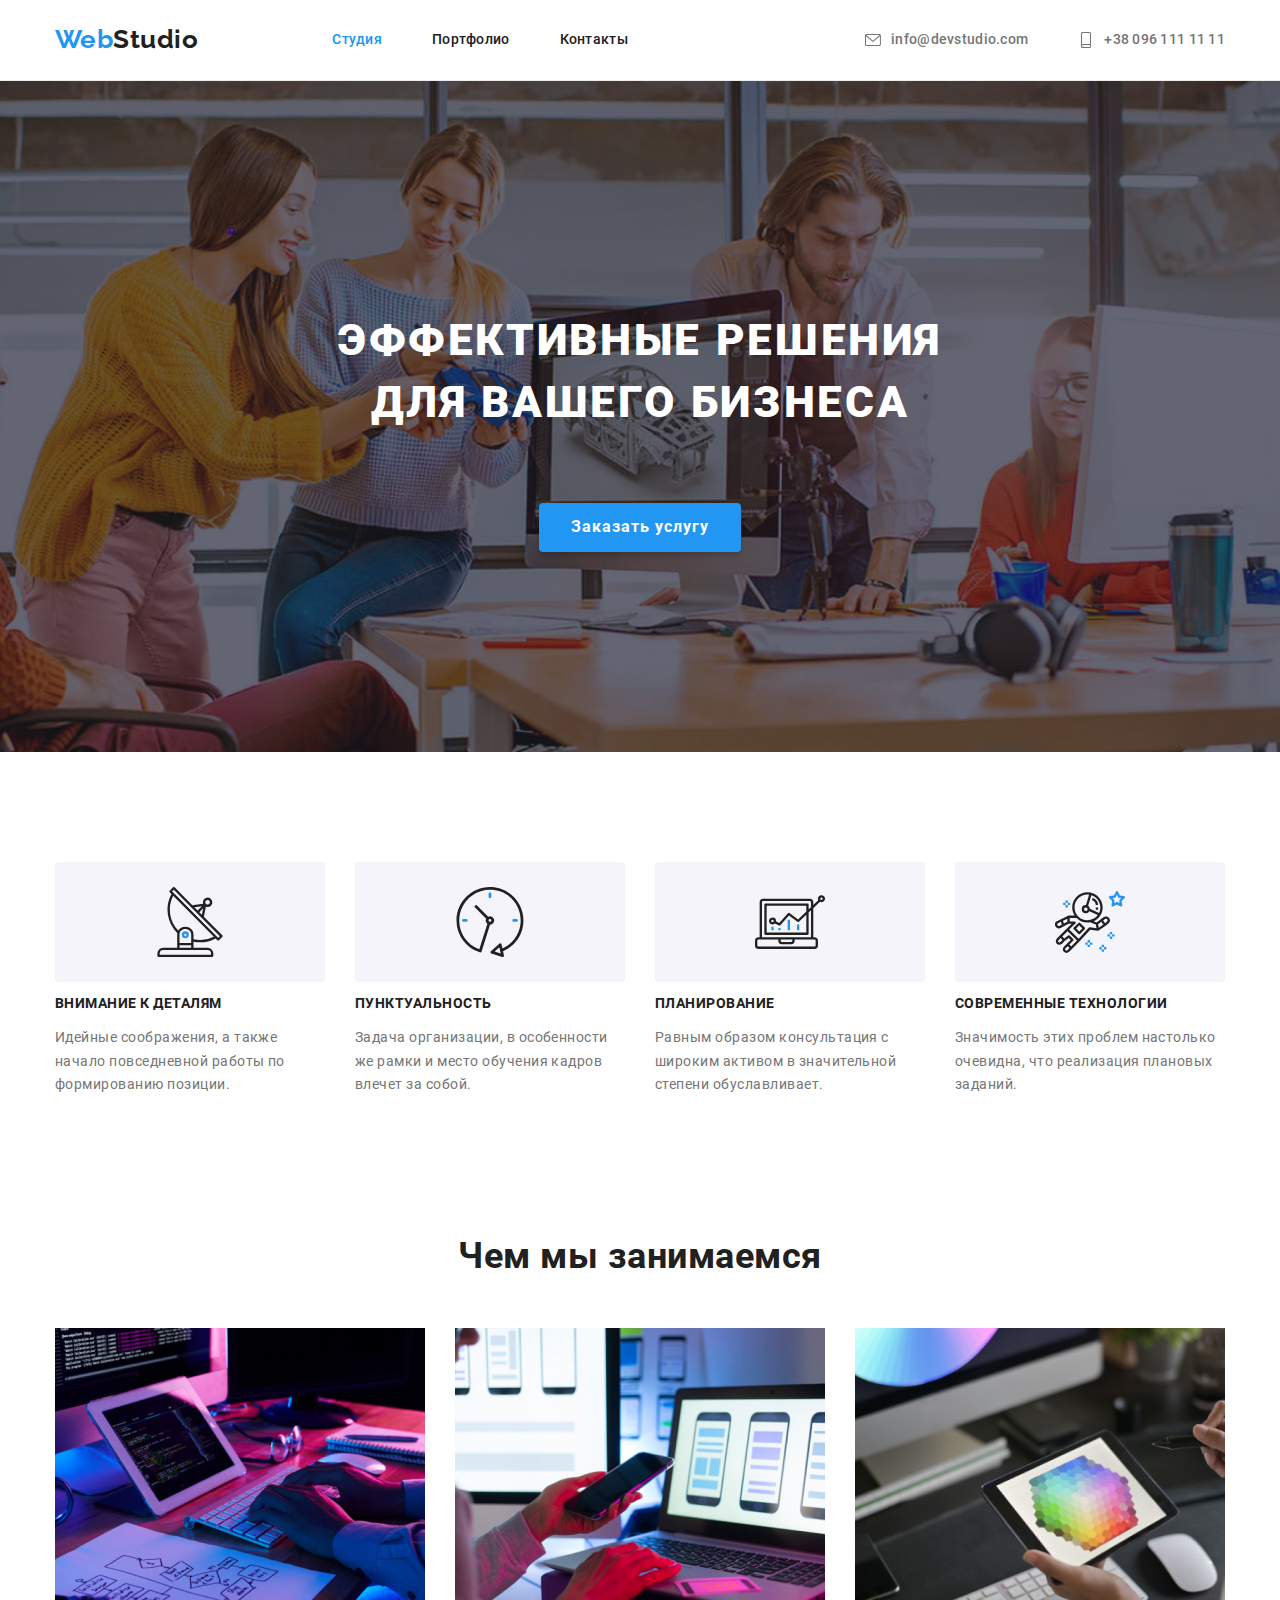
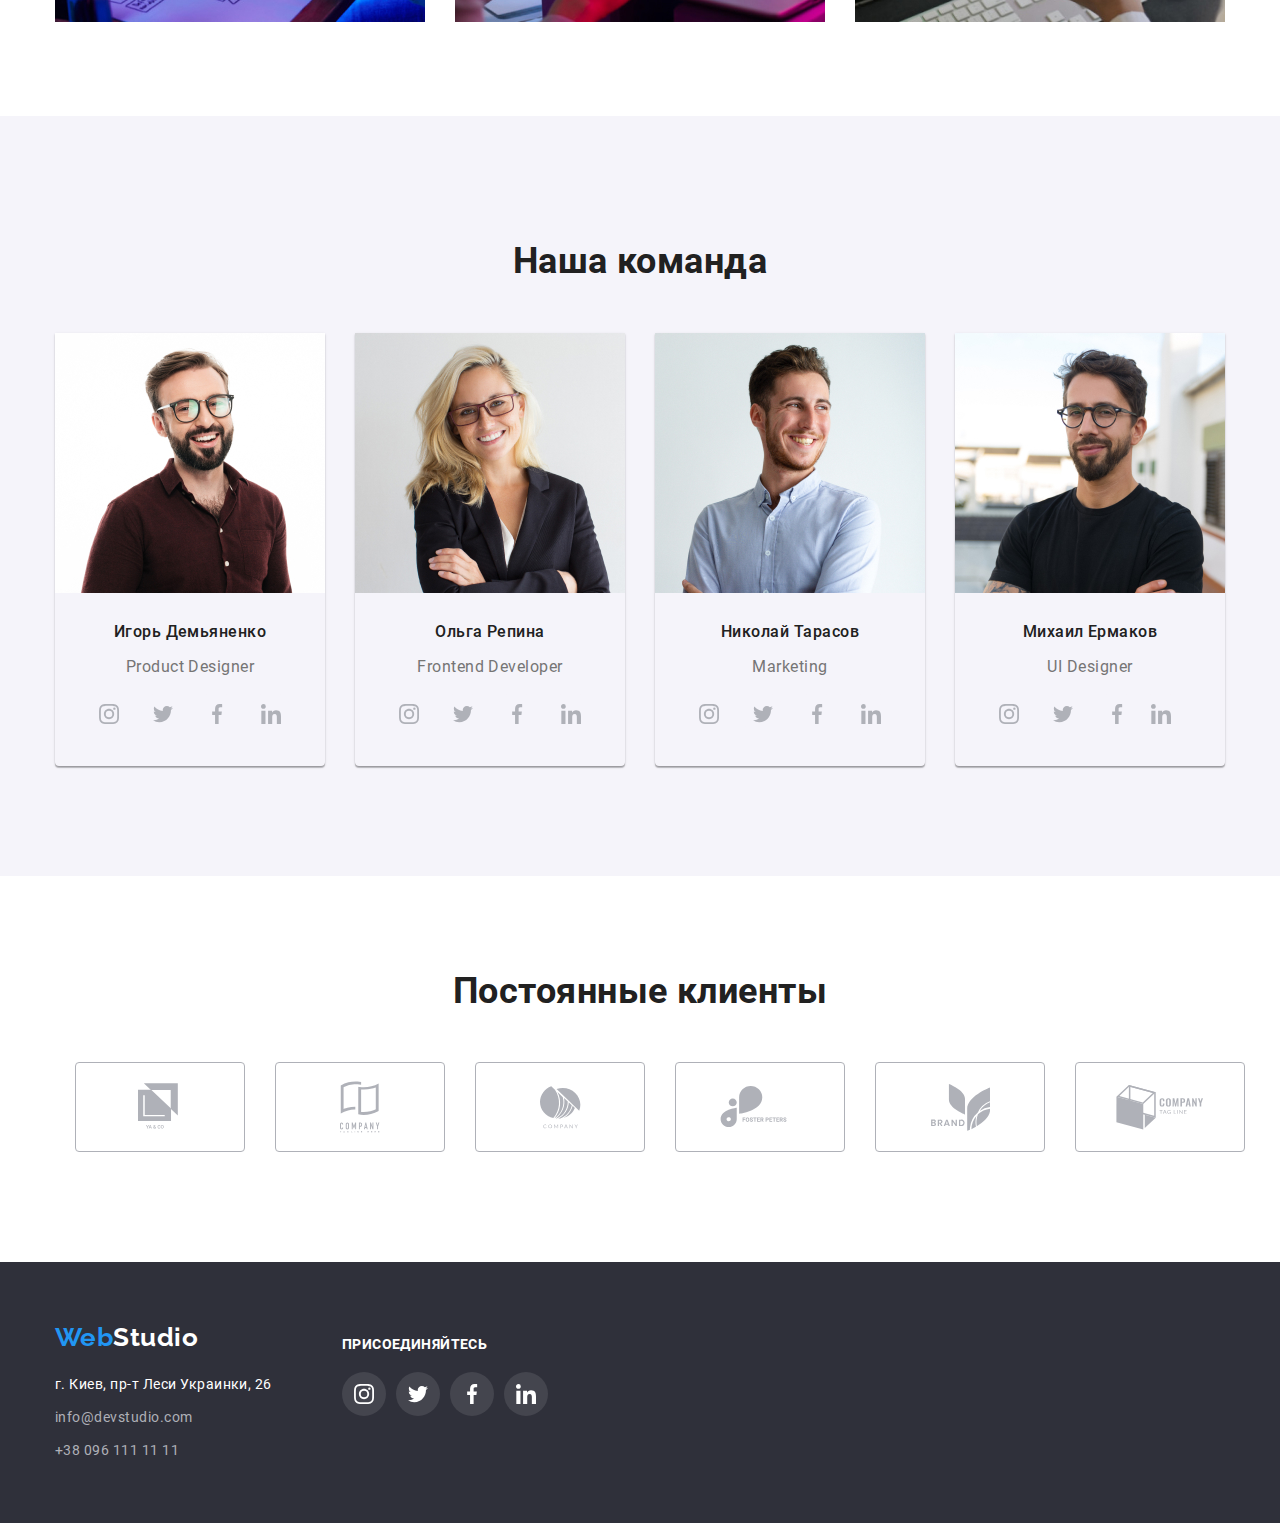
==== index.html @ d973a8c2 "goit-markup-hw-04" ====
﻿<!DOCTYPE html>
<html lang="ru">
<head>
    <meta charset="UTF-8">
    <meta name="viewport" content="width=device-width, initial-scale=1.0">
    <title>WebStudio</title>
    <link href="https://fonts.googleapis.com/css2?family=Raleway:ital,wght@0,400;0,500;0,700;1,400;1,500;1,700&family=Roboto:ital,wght@0,400;0,500;0,700;0,900;1,400;1,500;1,700;1,900&display=swap"
    rel="stylesheet">
    <link rel="stylesheet" href="./css/normalize.css">
    <link rel="stylesheet" href="./css/style.css">
    
</head>
<body>

<!--Навигация-->
<header class="header">
    <div class="container">
    <a class="logo" href="./index.html">Web<span class="logo-text">Studio</span></a>
<nav>
    <ul class="menu">
    <li class="menu-item">
        <a class="link current" href="./index.html">Студия</a>
    </li>
    <li class="menu-item">
        <a class="link" href="./portfolio.html">Портфолио</a>
    </li>
    <li class="menu-item">
        <a class="link" href="#address">Контакты</a>
    </li>
    </ul>
</nav>

<ul class="contacts">
<li class="contacts-item">
    <a class="address-link" href="mailto:info@devstudio.com"
    ><svg class="link-icons" width="16px" height="12px">
        <use href="./img/sprite.svg#envelope"></use>
    </svg>info@devstudio.com</a>
</li>
<li class="contacts-item">
    <a class="address-link" href="tel:+380961111111"
    ><svg class="link-icons" width="10px" height="16px">
        <use href="./img/sprite.svg#smartphone"></use>
    </svg>+38 096 111 11 11</a>
</li>
</ul>
</div>
</header>

<!--Герой-->
<main>
<section class="hero">
    <div class="container align-center">
    <h1 class="title">Эффективные решения для вашего бизнеса</h1>
    <button class="button" type="button">Заказать услугу
    </button>
    </div>
</section>
<section class="features">
    <div class="container">
    <h2 hidden>Особенности</h2>
    <ul class="features-list">
    <li class="items">
        <h3 class="title">Внимание к деталям</h3>
        <p class="paragraph">
        Идейные соображения, а также начало повседневной работы по
        формированию позиции.
        </p>
    </li>
    <li class="items">
        <h3 class="title">Пунктуальность</h3>
        <p class="paragraph">
        Задача организации, в особенности же рамки и место обучения кадров
        влечет за собой.
        </p>
    </li>
    <li class="items">
        <h3 class="title">Планирование</h3>
        <p class="paragraph">
        Равным образом консультация с широким активом в значительной
        степени обуславливает.
        </p>
    </li>
    <li class="items">
        <h3 class="title">Современные технологии</h3>
        <p class="paragraph">
        Значимость этих проблем настолько очевидна, что реализация
        плановых заданий.
        </p>
    </li>
    </ul>
    </div>
</section>
<section class="wedo">
    <div class="container">
    <h2 class="title">Чем мы занимаемся</h2>
    <ul class="list-margin">
    <li class="item-img"><img class="img-block" src="./img/img1.jpg" width="370" height="294" 
        alt="разработка программного обеспечения"/>
    </li>
    <li class="item-img">
        <img class="img-block" src="./img/img2.jpg" width="370" height="294" 
        alt="разработка мобильных приложений"/>
    </li>
    <li class="item-img"><img class="img-block" src="./img/img3.jpg" width="370" height="294"
        alt="разработка дизайна веб страниц"/>
    </li>
    </ul>
    </div>
</section>

<!-- Команда -->
<section class="team margin">
    <div class="container team-padding">
    <h2 class="title">Наша команда</h2>
    <ul class="team-list">
    <li class="list-description"><img class="img-block" src="./img/photos/photo1.jpg"
        width="270" height="260"  alt="Игорь Демьяненко"/>
        <h3 class="name">Игорь Демьяненко</h3>
        <p class="position" lang="en">Product Designer</p>
    <ul class="list social-icons">
        <li class="social-icons-item">
            <a class="social-icons-link" href="https://instagram.com/" target="_blank" rel="noopener noreferer" aria-label="Instagram">
            <svg class="social-icons-svg">
                <use href="./img/sprite.svg#instagram"></use></svg></a>
        </li>
        <li class="social-icons-item">
            <a class="social-icons-link" href="https://twitter.com/" target="_blank" rel="noopener noreferer" aria-label="Twitter">
            <svg class="social-icons-svg">
                <use href="./img/sprite.svg#twitter"></use></svg></a>
        </li>
        <li class="social-icons-item">
            <a class="social-icons-link" href="https://facebook.com/" target="_blank" rel="noopener noreferer" aria-label="Facebook">
            <svg class="social-icons-svg">
                <use href="./img/sprite.svg#facebook"></use></svg></a>
        </li>
        <li class="social-icons-item">
            <a class="social-icons-link" href="https://linkedin.com/" target="_blank" rel="noopener noreferer" aria-label="Linkedin">
            <svg class="social-icons-svg">
                <use href="./img/sprite.svg#linkedin"></use></svg></a>
        </li>
    </ul>
        </li>
    <li class="list-description">
        <img class="img-block" src="./img/photos/photo2.jpg" 
        width="270" height="260"  alt="Ольга Репина"/>
        <h3 class="name">Ольга Репина</h3>
        <p class="position" lang="en">Frontend Developer</p>
    <ul class="list social-icons">
        <li class="social-icons-item">
            <a class="social-icons-link" href="https://instagram.com/" target="_blank" rel="noopener noreferer" aria-label="Instagram">
            <svg class="social-icons-svg">
                <use href="./img/sprite.svg#instagram"></use></svg></a>
        </li>
        <li class="social-icons-item">
            <a class="social-icons-link" href="https://twitter.com/" target="_blank" rel="noopener noreferer" aria-label="Twitter">
            <svg class="social-icons-svg">
                <use href="./img/sprite.svg#twitter"></use></svg></a>
        </li>
        <li class="social-icons-item">
            <a class="social-icons-link" href="https://facebook.com/" target="_blank" rel="noopener noreferer" aria-label="Facebook">
            <svg class="social-icons-svg">
                <use href="./img/sprite.svg#facebook"></use></svg></a>
        </li>
        <li class="social-icons-item">
            <a class="social-icons-link" href="https://linkedin.com/" target="_blank" rel="noopener noreferer" aria-label="Linkedin">
            <svg class="social-icons-svg">
                <use href="./img/sprite.svg#linkedin"></use></svg></a>
        </li>
    </ul>
        </li>
    <li class="list-description">
        <img class="img-block" src="./img/photos/photo3.jpg"
        width="270" height="260"  alt="Николай Тарасов"/>
        <h3 class="name">Николай Тарасов</h3>
        <p class="position" lang="en">Marketing</p>
    <ul class="list social-icons">
        <li class="social-icons-item">
            <a class="social-icons-link" href="https://instagram.com/" target="_blank" rel="noopener noreferer" aria-label="Instagram">
            <svg class="social-icons-svg">
                <use href="./img/sprite.svg#instagram"></use></svg></a>
        </li>
        <li class="social-icons-item">
            <a class="social-icons-link" href="https://twitter.com/" target="_blank" rel="noopener noreferer" aria-label="Twitter">
            <svg class="social-icons-svg">
                <use href="./img/sprite.svg#twitter"></use></svg></a>
        </li>
        <li class="social-icons-item">
            <a class="social-icons-link" href="https://facebook.com/" target="_blank" rel="noopener noreferer" aria-label="Facebook">
            <svg class="social-icons-svg">
                <use href="./img/sprite.svg#facebook"></use></svg></a>
        </li>
        <li class="social-icons-item">
            <a class="social-icons-link" href="https://linkedin.com/" target="_blank" rel="noopener noreferer" aria-label="Linkedin">
            <svg class="social-icons-svg">
                <use href="./img/sprite.svg#linkedin"></use></svg></a>
        </li>
    </ul>
        </li>
    <li class="list-description">
        <img class="img-block" src="./img/photos/photo4.jpg" 
        width="270" height="260"  alt="Михаил Ермаков"/>
        <h3 class="name">Михаил Ермаков</h3>
        <p class="position" lang="en">UI Designer</p>
    <ul class="list social-icons">
        <li class="social-icons-item">
            <a class="social-icons-link" href="https://instagram.com/" target="_blank" rel="noopener noreferer" aria-label="Instagram">
            <svg class="social-icons-svg">
                <use href="./img/sprite.svg#instagram"></use></svg></a>
        </li>
        <li class="social-icons-item">
            <a class="social-icons-link" href="https://twitter.com/" target="_blank" rel="noopener noreferer" aria-label="Twitter">
            <svg class="social-icons-svg">
                <use href="./img/sprite.svg#twitter"></use></svg></a>
        </li>
        <li class="v">
            <a class="social-icons-link" href="https://facebook.com/" target="_blank" rel="noopener noreferer" aria-label="Facebook">
            <svg class="social-icons-svg">
                <use href="./img/sprite.svg#facebook"></use></svg></a>
        </li>
        <li class="social-icons-item">
            <a class="social-icons-link" href="https://linkedin.com/" target="_blank" rel="noopener noreferer" aria-label="Linkedin">
            <svg class="social-icons-svg">
                <use href="./img/sprite.svg#linkedin"></use></svg></a>
        </li>
    </ul>
        </li>
    </ul>
    </div>
</section>
<section class="clients">
<div class="container clients">
    <h2 class="title">Постоянные клиенты</h2>
    <ul class="clients-list">
    <li class="clients-item"><a href="" class="clients-links"><svg class="clients-icon" width="44px" height="49px">
        <use href="./img/sprite.svg#logo1"></use>
    </svg></a></li>
    <li class="clients-item"><a href="" class="clients-links"><svg class="clients-icon" width="40px" height="52px">
        <use href="./img/sprite.svg#logo2"></use>
    </svg></a></li>
    <li class="clients-item"><a href="" class="clients-links"><svg class="clients-icon" width="41px" height="43px">
        <use href="./img/sprite.svg#logo3"></use>
    </svg></a></li>
    <li class="clients-item"><a href="" class="clients-links"><svg class="clients-icon" width="80px" height="42px">
        <use href="./img/sprite.svg#logo4"></use>
    </svg></a></li>
    <li class="clients-item"><a href="" class="clients-links"><svg class="clients-icon" width="59px" height="47px">
        <use href="./img/sprite.svg#logo5"></use>
    </svg></a></li>
    <li class="clients-item"><a href="" class="clients-links"><svg class="clients-icon" width="88px" height="45px">
        <use href="./img/sprite.svg#logo6"></use>
    </svg></a></li>
    </ul>
</div>  
</section>
</main>

<!-- footer -->
<footer class="footer">
<div class="container footer-padding">
    <div>
    <a class="logo" href="./index.html">Web<span class="logo-text">Studio</span></a>
    <address class="address" id="address">
    <a class="map" href="https://goo.gl/maps/mBAU42XWuLWp58m89" target="_blank" rel="noopener noreferer">
        г. Киев, пр-т Леси Украинки, 26</a>
    <a class="link" href="mailto:info@devstudio.com">info@devstudio.com</a>
    <a class="link" href="tel:+380961111111">+38 096 111 11 11</a>
    </address>
</div>
<div>
    <div class="footer-icon">
        <p class="footer-title">присоединяйтесь</p>
        <ul class="footer-list footer-social-icons">
            <li class="footer-social-icons-item">
                <a class="footer-social-icons-link" href="https://instagram.com/" target="_blank" rel="noopener noreferer" aria-label="Instagram">
                <svg class="footer-social-icons-svg">
                <use href="./img/sprite.svg#instagram"></use></svg></a>
            </li>
            <li class="footer-social-icons-item">
                <a class="footer-social-icons-link" href="https://twitter.com/" target="_blank" rel="noopener noreferer" aria-label="Twitter">
                <svg class="footer-social-icons-svg">
                <use href="./img/sprite.svg#twitter"></use></svg></a>
            </li>
            <li class="footer-social-icons-item">
                <a class="footer-social-icons-link" href="https://facebook.com/" target="_blank" rel="noopener noreferer" aria-label="Facebook">
                <svg class="footer-social-icons-svg">
                <use href="./img/sprite.svg#facebook"></use></svg></a>
            </li>
            <li class="footer-social-icons-item">
                <a class="footer-social-icons-link" href="https://linkedin.com/" target="_blank" rel="noopener noreferer" aria-label="Linkedin">
                <svg class="footer-social-icons-svg">
                <use href="./img/sprite.svg#linkedin"></use></svg></a>
            </li>
        </ul>
        </div>
    </div>
</div>
</footer>
</body>
</html>
---- css/style.css ----
/* roboto-regular - latin_cyrillic */
@font-face {
font-family: 'Roboto';
font-style: normal;
font-weight: 400;
src: url('../fonts/Roboto/roboto-v20-latin_cyrillic-regular.eot'); /* IE9 Compat Modes */
src: local('Roboto'), local('Roboto-Regular'),
    url('../fonts/Roboto/roboto-v20-latin_cyrillic-regular.eot?#iefix') format('embedded-opentype'), /* IE6-IE8 */
    url('../fonts/Roboto/roboto-v20-latin_cyrillic-regular.woff2') format('woff2'), /* Super Modern Browsers */
    url('../fonts/Roboto/roboto-v20-latin_cyrillic-regular.woff') format('woff'), /* Modern Browsers */
    url('../fonts/Roboto/roboto-v20-latin_cyrillic-regular.ttf') format('truetype'), /* Safari, Android, iOS */
    url('../fonts/Roboto/roboto-v20-latin_cyrillic-regular.svg#Roboto') format('svg'); /* Legacy iOS */
}

/* roboto-500 - latin_cyrillic */
@font-face {
font-family: 'Roboto';
font-style: normal;
font-weight: 500;
src: url('../fonts/Roboto/roboto-v20-latin_cyrillic-500.eot'); /* IE9 Compat Modes */
src: local('Roboto Medium'), local('Roboto-Medium'),
    url('../fonts/Roboto/roboto-v20-latin_cyrillic-500.eot?#iefix') format('embedded-opentype'), /* IE6-IE8 */
    url('../fonts/Roboto/roboto-v20-latin_cyrillic-500.woff2') format('woff2'), /* Super Modern Browsers */
    url('../fonts/Roboto/roboto-v20-latin_cyrillic-500.woff') format('woff'), /* Modern Browsers */
    url('../fonts/Roboto/roboto-v20-latin_cyrillic-500.ttf') format('truetype'), /* Safari, Android, iOS */
    url('../fonts/Roboto/roboto-v20-latin_cyrillic-500.svg#Roboto') format('svg'); /* Legacy iOS */
}

/* roboto-700 - latin_cyrillic */
@font-face {
font-family: 'Roboto';
font-style: normal;
font-weight: 700;
src: url('../fonts/Roboto/roboto-v20-latin_cyrillic-700.eot'); /* IE9 Compat Modes */
src: local('Roboto Bold'), local('Roboto-Bold'),
    url('../fonts/Roboto/roboto-v20-latin_cyrillic-700.eot?#iefix') format('embedded-opentype'), /* IE6-IE8 */
    url('../fonts/Roboto/roboto-v20-latin_cyrillic-700.woff2') format('woff2'), /* Super Modern Browsers */
    url('../fonts/Roboto/roboto-v20-latin_cyrillic-700.woff') format('woff'), /* Modern Browsers */
    url('../fonts/Roboto/roboto-v20-latin_cyrillic-700.ttf') format('truetype'), /* Safari, Android, iOS */
    url('../fonts/Roboto/roboto-v20-latin_cyrillic-700.svg#Roboto') format('svg'); /* Legacy iOS */
}

/* roboto-900italic - latin_cyrillic */
@font-face {
font-family: 'Roboto';
font-style: italic;
font-weight: 900;
src: url('../fonts/Roboto/roboto-v20-latin_cyrillic-900italic.eot'); /* IE9 Compat Modes */
src: local('Roboto Black Italic'), local('Roboto-BlackItalic'),
    url('../fonts/Roboto/roboto-v20-latin_cyrillic-900italic.eot?#iefix') format('embedded-opentype'), /* IE6-IE8 */
    url('../fonts/Roboto/roboto-v20-latin_cyrillic-900italic.woff2') format('woff2'), /* Super Modern Browsers */
    url('../fonts/Roboto/roboto-v20-latin_cyrillic-900italic.woff') format('woff'), /* Modern Browsers */
    url('../fonts/Roboto/roboto-v20-latin_cyrillic-900italic.ttf') format('truetype'), /* Safari, Android, iOS */
    url('../fonts/Roboto/roboto-v20-latin_cyrillic-900italic.svg#Roboto') format('svg'); /* Legacy iOS */
}

li {
    list-style-type: none; /* Убираем маркеры */
}

*,
*::before,
*::after {
    box-sizing: border-box;
}

:root {
    --main-text-cl: #757575;
    --accent-cl: #2196F3;
    --black: #212121;
    --gray: #ffffff99;
    --white: #ffffff;
    --dark-bg: #2F303A;
    --bg: #F5F4FA;
    --gray: #AFB1B8;
}

body {
    color: var(--black);
    background-color: var(--primary-bg);
    letter-spacing: 0.03em;
}

.container {
    width: 1200px;
    margin-left: auto;
    margin-right: auto;
    padding-left: 15px;
    padding-right: 15px;
}

.container.align-center {
    text-align: center;
}

.header > .container {
    display: flex;
    align-items: center;
}

.header .menu {
    display: flex;
    margin-top: 0;
    margin-bottom: 0;
}

.menu .menu-item:not(:last-child) {
    margin-right: 50px;
}

.header {
    border-bottom: 1px solid #ececec;
}

.header .logo {
    display: block;
    margin-right: 94px;
    color: var(--accent-cl);
    font-family: Raleway;
    font-weight: 700;
    font-size: 26px;
    line-height: 1.2;
    text-decoration: none;
}

.logo > .logo-text {
    color: var(--black);
}

.header .link {
    padding-top: 32px;
    padding-bottom: 32px;
    display: block;
    color: var(--black);
    font-family: Roboto;
    font-weight: 500;
    font-size: 14px;
    line-height: 1.14;
    letter-spacing: 0.02em;
    text-decoration: none;
}

.header .link.current {
    color: var(--accent-cl);
}

.header .link:hover,
.link:focus {
    color: var(--accent-cl);
}

.header .contacts {
    display: flex;
    margin-left: auto;
    margin-top: 0;
    margin-bottom: 0;
}

.contacts .contacts-item:not(:last-child) {
    margin-right: 50px;
}

.contacts .address-link{
    display: flex;
    align-items: center;
}

.header .address-link {
    fill: var(--main-text-cl);
    padding-top: 32px;
    padding-bottom: 32px;
    color: var(--main-text-cl);
    font-family: Roboto;
    font-weight: 500;
    font-size: 14px;
    line-height: 1.14;
    letter-spacing: 0.02em;
    text-decoration: none;
}

.header .address-link:hover,
.address-link:focus {
color: var(--accent-cl);
fill: var(--accent-cl);
}

.link-icons {
    margin-right: 10px;
    width: 16px;
    height: 16px;
}

.hero {
    background-color: var(--dark-bg);
    background-image: linear-gradient(
    rgba(47, 48, 58, 0.4),
    rgba(47, 48, 58, 0.4)),
    url(../img/bg-Img.jpg);
    background-color: #c4c4c4;
    background-size: cover;
    background-repeat: no-repeat;
    background-position: center;
}

.hero > .container {
    padding-top: 200px;
    padding-bottom: 200px;
}

.hero .title {
    max-width: 700px;
    margin-left: auto;
    margin-right: auto;
    color: var(--white);
    font-family: Roboto;
    font-weight: 900;
    font-size: 44px;
    line-height: 1.4;
    text-align: center;
    letter-spacing: 0.06em;
    text-transform: uppercase;
}

.hero .button {
    padding: 10px 32px;
    background-color: var(--accent-cl);
    font-family: Roboto;
    color: var(--white);
    font-weight: 700;
    font-size: 16px;
    line-height: 1.8;
    align-items: center;
    text-align: center;
    letter-spacing: 0.06em;
    margin-top: 40px;
    box-shadow: 0px 4px 4px rgba(0, 0, 0, 0.15);
    border-radius: 4px;
    border: 0;
}

.hero .button:hover,
.hero .button:focus {
    background: #188ce8;
    box-shadow: 0px 4px 4px rgba(0, 0, 0, 0.15);
}

.features-list .items {
    width: calc((100% - 90px) / 4);
}

.features-list .items:not(:last-child) {
    margin-right: 30px;
}

.features-list .items::before {
    display: block;
    content: '';
    height: 120px;
    background-color: var(--bg);
    background-repeat: no-repeat;
    background-position: center;
    border-radius: 4px;
}

.features-list .items:nth-child(1)::before {
    background-image: url(../img/icons/antenna.svg);
}

.features-list .items:nth-child(2)::before {
    background-image: url(../img/icons/clock.svg);
}

.features-list .items:nth-child(3)::before {
    background-image: url(../img/icons/diagram.svg);
}

.features-list .items:nth-child(4)::before {
    background-image: url(../img/icons/astronaut.svg);
}

.features .features-list {
    padding: 94px 0px;
    display: flex;
}

.features-list .items {

    width: calc((100% - 90px) / 4);
}

.features-list .items:not(:last-child) {
    margin-right: 30px;
}

.features .title {
    color: var(--black);
    font-family: Roboto;
    font-weight: 700;
    font-size: 14px;
    line-height: 1.14;
    text-transform: uppercase;
}

.features .paragraph {
    margin-top: 10px;
    color: var(--main-text-cl);
    font-family: Roboto;
    font-weight: 400;
    font-size: 14px;
    line-height: 1.7;
}

.wedo .list-margin {
    margin-top: 50px;
    display: flex;
    padding-left: 0;
}

.list-margin .item-img:not(:last-child) {
    margin-right: 30px;
}

.wedo .title {
    color: var(--black);
    font-family: Roboto;
    font-weight: 700;
    font-size: 36px;
    line-height: 1.2;
    text-align: center;
}

.img-block {
    display: block;
    justify-content: center;
}

.container.team-padding {
    padding-top: 94px;
    padding-bottom: 94px;
}

.team.margin {
    margin-top: 94px;
}

.team {
    background: var(--bg);
}

.team .team-list {
    margin-top: 50px;
    display: flex;
    justify-content: center;
    padding-left: 0;
}

.team-list > .list-description {
    padding-bottom: 30px;
    background: var(--primary-bg);
    box-shadow: 0px 1px 3px #0000001f, 0px 1px 1px #00000024,
    0px 2px 1px #00000033;
    border-radius: 0px 0px 4px 4px;
}

.team-list .list-description:not(:last-child) {
    margin-right: 30px;
}

.team .title {
    color: var(--black);
    font-family: Roboto;
    font-weight: 700;
    font-size: 36px;
    line-height: 1.2;
    text-align: center;
}

.team .name {
    margin-top: 30px;
    color: var(--black);
    font-family: Roboto;
    font-weight: 500;
    font-size: 16px;
    line-height: 1.2x;
    text-align: center;
}

.team .position {
    margin-top: 10px;
    color: var(--main-text-cl);
    font-family: Roboto;
    font-weight: 400;
    font-size: 16px;
    line-height: 1.2x;
    text-align: center;
}

.clients.container {
    padding-bottom: 94px;
}

.clients .title {
    margin-top: 94px;
    margin-bottom: 0;
    color: var(--black);
    font-family: Roboto;
    font-weight: 700;
    font-size: 36px;
    line-height: 1.167;
    text-align: center;
}

.clients .clients-list {
    display: flex;
    justify-content: center;
    margin-top: 50px;
}

.clients .clients-item:not(:last-child) {
    margin-right: 30px;
}

.clients .clients-links {
    display: flex;
    width: 170px;
    height: 90px;
    justify-content: center;
    align-items: center;
    fill: var(--gray);
    border: 1px solid var(--gray);
    border-radius: 4px;
}

.clients .clients-links:hover,
.clients .clients-links:focus {
    border: 1px solid var(--accent-cl);
    fill: var(--accent-cl);
}

.container.footer-padding {
    padding-top: 60px;
    padding-bottom: 60px;
    display: flex;
}

.footer {
    background-color: var(--dark-bg);
}

.footer .logo {
    display: inline-block;
    font-family: Raleway;
    font-weight: 700;
    font-size: 26px;
    line-height: 1.2;
    color: var(--accent-cl);
    text-decoration: none;
}

.footer .logo-text {
    color: var(--white);
}

.footer .address {
    font-family: Roboto;
    font-style: normal;
    font-weight: normal;
    margin-top: 20px;
}

.footer .map {
    color: var(--white);
    font-family: Roboto;
    font-weight: 400;
    font-size: 14px;
    line-height: 1.7;
    text-decoration: none;
}

.footer-icon p {
    display: flex;
    margin-bottom: 20px;
    font-family: Roboto;
    font-style: normal;
    font-weight: bold;
    font-size: 14px;
    letter-spacing: 0.03em;
    text-transform: uppercase;
    color: var(--white);
}

.footer-icon {
    margin-left: 70px;
}

.footer .link {
    width: 20%;
    display: block;
    margin-top: 9px;
    color: var(--gray);
    font-family: Roboto;
    font-weight: 400;
    font-size: 14px;
    line-height: 1.7;
    text-decoration: none;
    white-space: nowrap;
}

.footer-social-icons {
    display: flex;
    padding: 0 0;
}

.footer-social-icons-link {
    display: flex;
    justify-content: center;
    align-items: center;
    width: 44px;
    height: 44px;
    background-color: rgba(255, 255, 255, 0.1);
    border-radius: 50%;
}

.footer-social-icons-svg {
    width: 20px;
    height: 20px;
    fill: var(--white);
}

.footer-social-icons-item:not(:last-child) {
    margin-right: 10px;
}

.footer-social-icons-link:hover .social-icons-svg,
.footer-social-icons-link:focus .social-icons-svg {
    fill: var(--white);
}

.footer-social-icons-link:hover,
.footer-social-icons-link:focus {
    background-color: var(--accent-cl);
}

/* --Портфолио-- */
.portfolio .filter {
    display: flex;
    justify-content: center;
}

.portfolio .filter-items:not(:last-child) {
    margin-right: 8px;
}

.container.portfolio-padding {
    padding-top: 94px;
    padding-bottom: 94px;
}

.filter .link-filter {
    padding: 6px 22px;
    font-family: Roboto;
    font-weight: 500;
    font-size: 16px;
    line-height: 1.6;
    text-align: center;
    color: var(--black);
    background: #f5f4fa;
    border-radius: 4px;
    border: 0;
}

.filter .link-filter:hover,
.link-filter:focus {
    background: var(--accent-cl);
    color: #ffffff;
    box-shadow: 0px 3px 1px rgba(0, 0, 0, 0.1), 0px 1px 2px rgba(0, 0, 0, 0.08),
    0px 2px 2px rgba(0, 0, 0, 0.12);
}

.portfolio .content {
    margin-top: 50px;
    display: flex;
    flex-wrap: wrap;
    padding-left: 0px;
}

.portfolio .content-items {
    width: calc((100% - 60px) / 3);
    border: 1px solid #eeeeee;
}

.portfolio .content-items:not(:nth-child(-n + 3)) {
    margin-top: 30px;
}

.content{
    justify-content: space-between;
}

.content .link {
    display: block;
    background: var(--primary-bg);
    text-decoration: none;
    padding-bottom: 20px;
}

.content .title {
    margin-top: 20px;
    padding-left: 24px;
    color: var(--black);
    font-family: Roboto;
    font-weight: 700;
    font-size: 18px;
    line-height: 2;
    letter-spacing: 0.06em;
}

.content .type {
    margin-top: 4px;
    padding-left: 24px;
    color: var(--main-text-cl);
    font-family: Roboto;
    font-weight: 400;
    font-size: 16px;
    line-height: 1.8;
}

.social-icons {
    display: flex;
    padding: 0 0;
    margin-left: 32px;
}

.social-icons-link {
    display: flex;
    justify-content: center;
    align-items: center;
    width: 44px;
    height: 44px;
    background-color: var(--bg);
    border-radius: 50%;
}

.social-icons-svg {
    width: 20px;
    height: 20px;
    fill: var(--gray);
}

.social-icons-item:not(:last-child) {
    margin-right: 10px;
}

.social-icons-link:hover .social-icons-svg,
.social-icons-link:focus .social-icons-svg {
    fill: var(--white);
}

.social-icons-link:hover,
.social-icons-link:focus {
    background-color: var(--accent-cl);
}
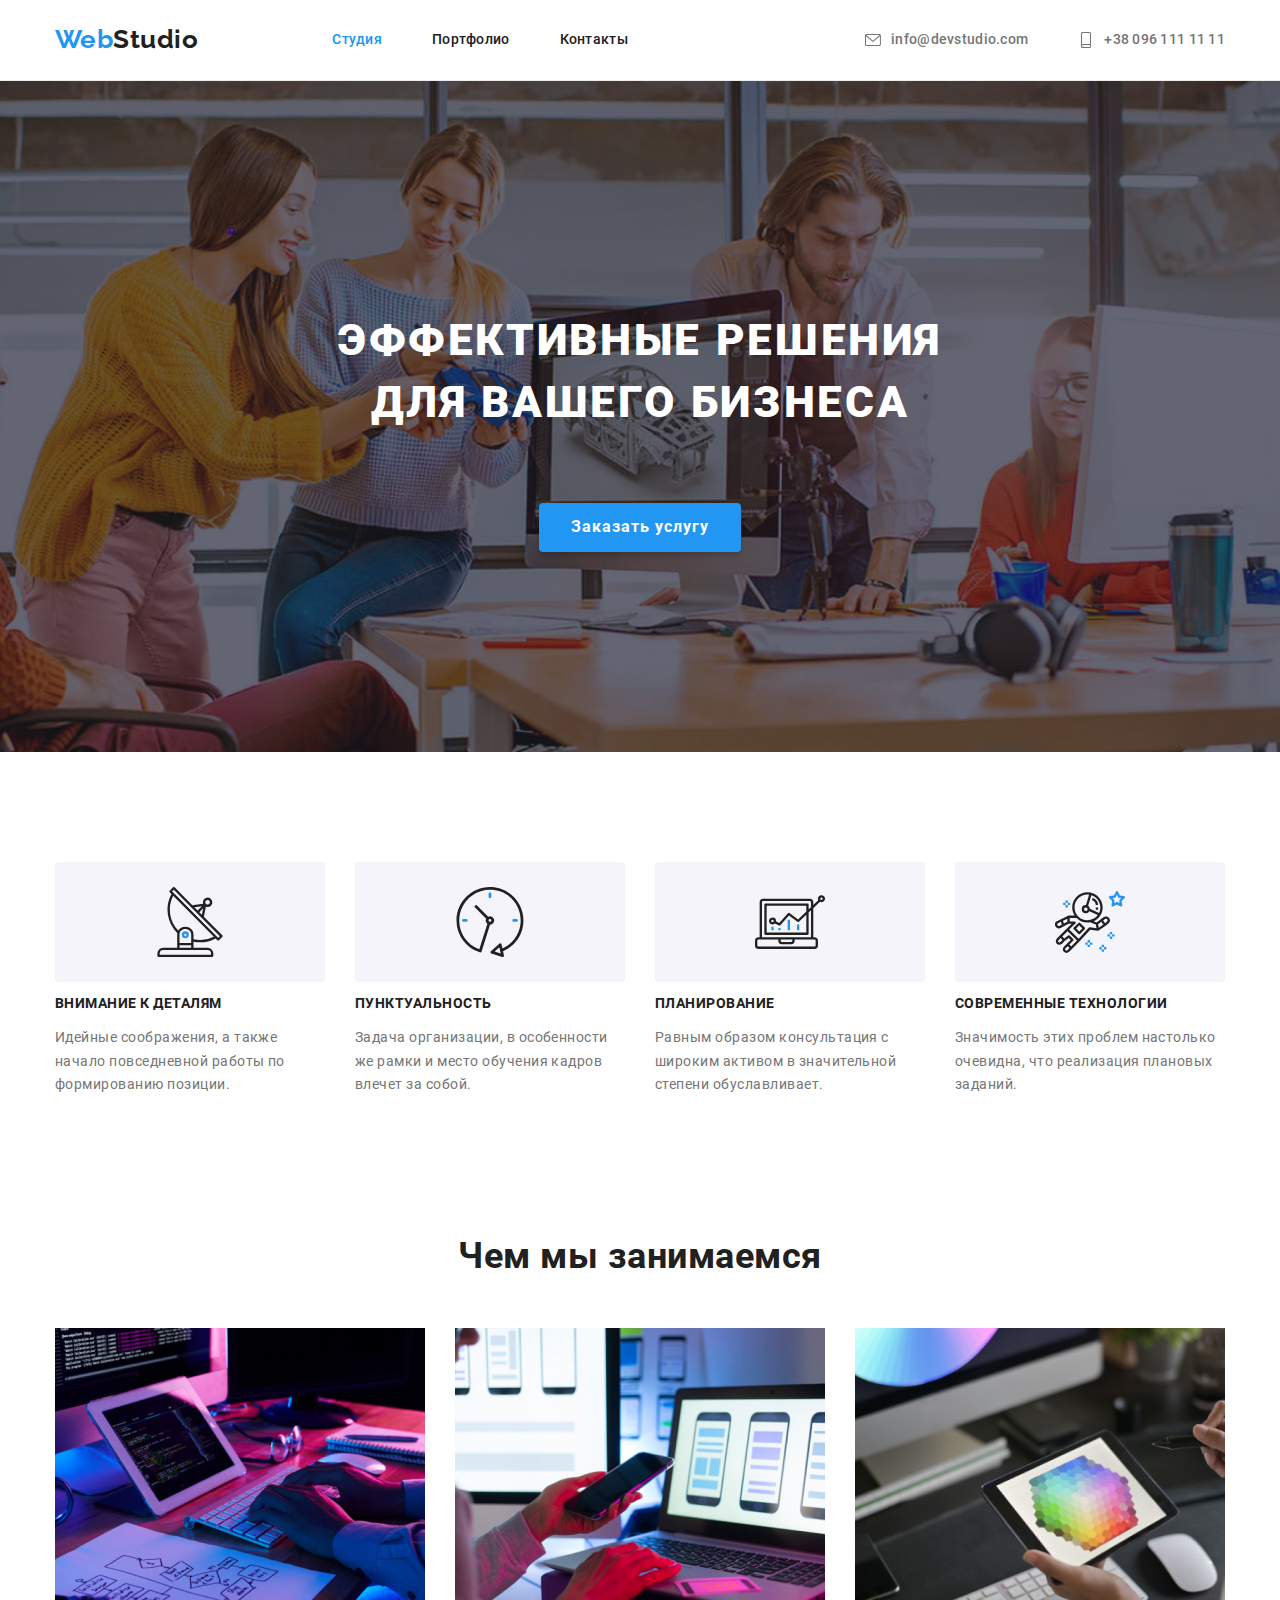
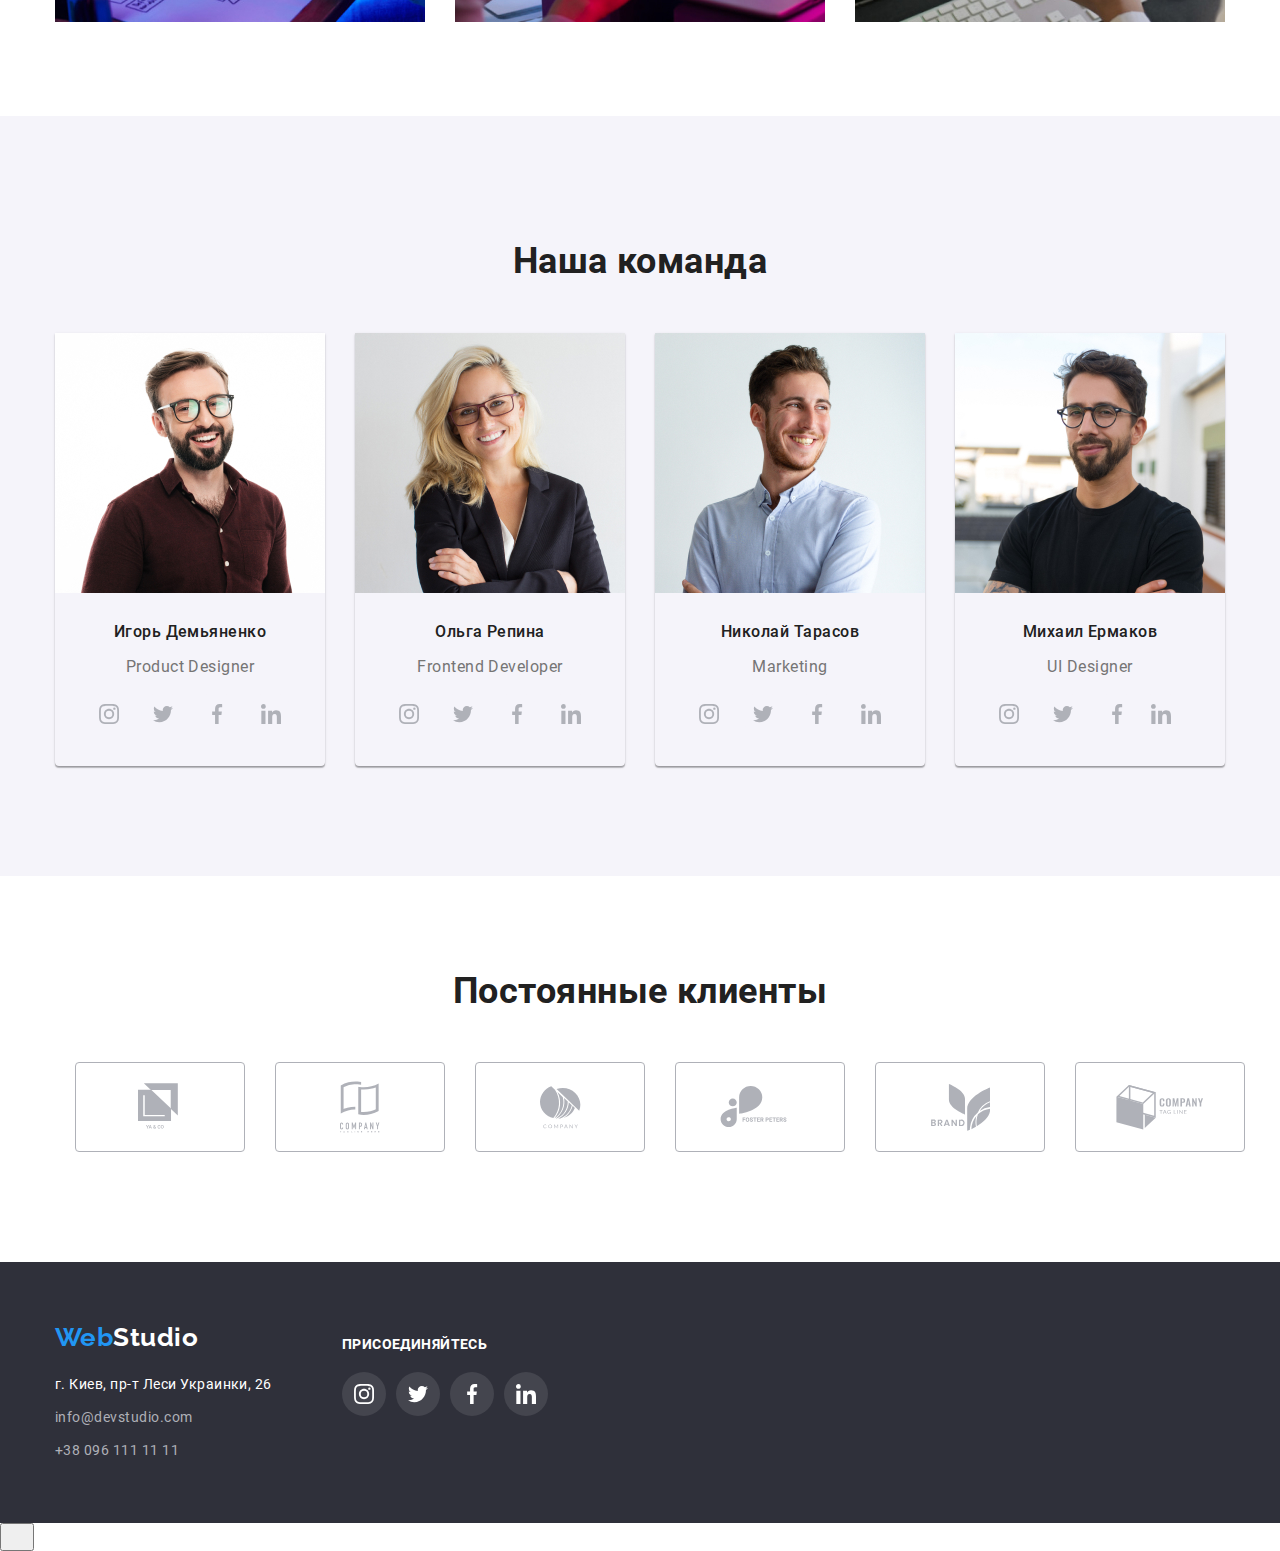
==== commit 196ada29: "добавляет JS" ====
--- a/index.html
+++ b/index.html
@@ -52,7 +52,7 @@
 <section class="hero">
     <div class="container align-center">
     <h1 class="title">Эффективные решения для вашего бизнеса</h1>
-    <button class="button" type="button">Заказать услугу
+    <button class="button" type="button" data-modal-open>Заказать услугу
     </button>
     </div>
 </section>
@@ -296,5 +296,13 @@
     </div>
 </div>
 </footer>
-</body>
-</html>+    <div class="backdrop is-hidden" data-modal>
+        <div class="modal">
+        <button class="modal-button" type="button" data-modal-close><svg width="18px" height="18px">
+            <use href="./images/sprite.svg#icon-close"></use>
+        </svg></button>
+        </div>
+    </div>
+    <script src="./js/modal.js"></script>
+    </body>
+    </html>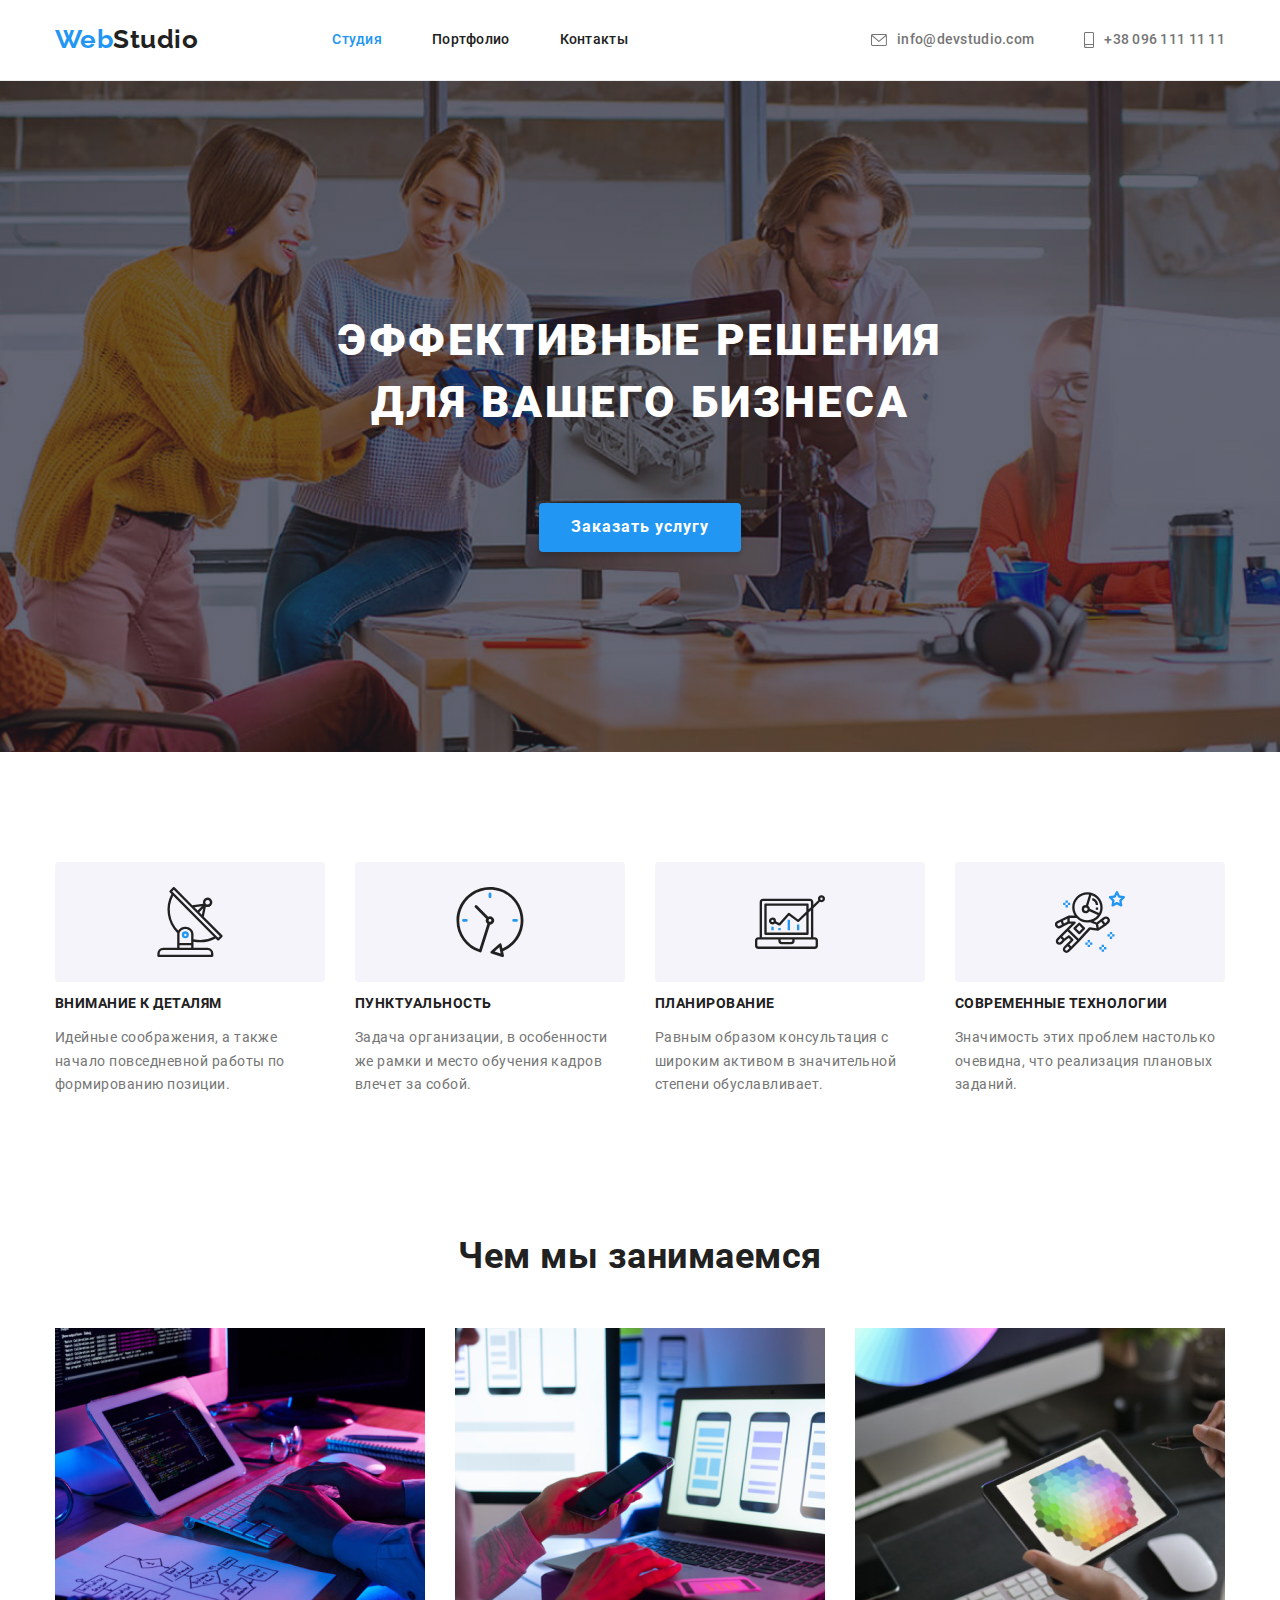
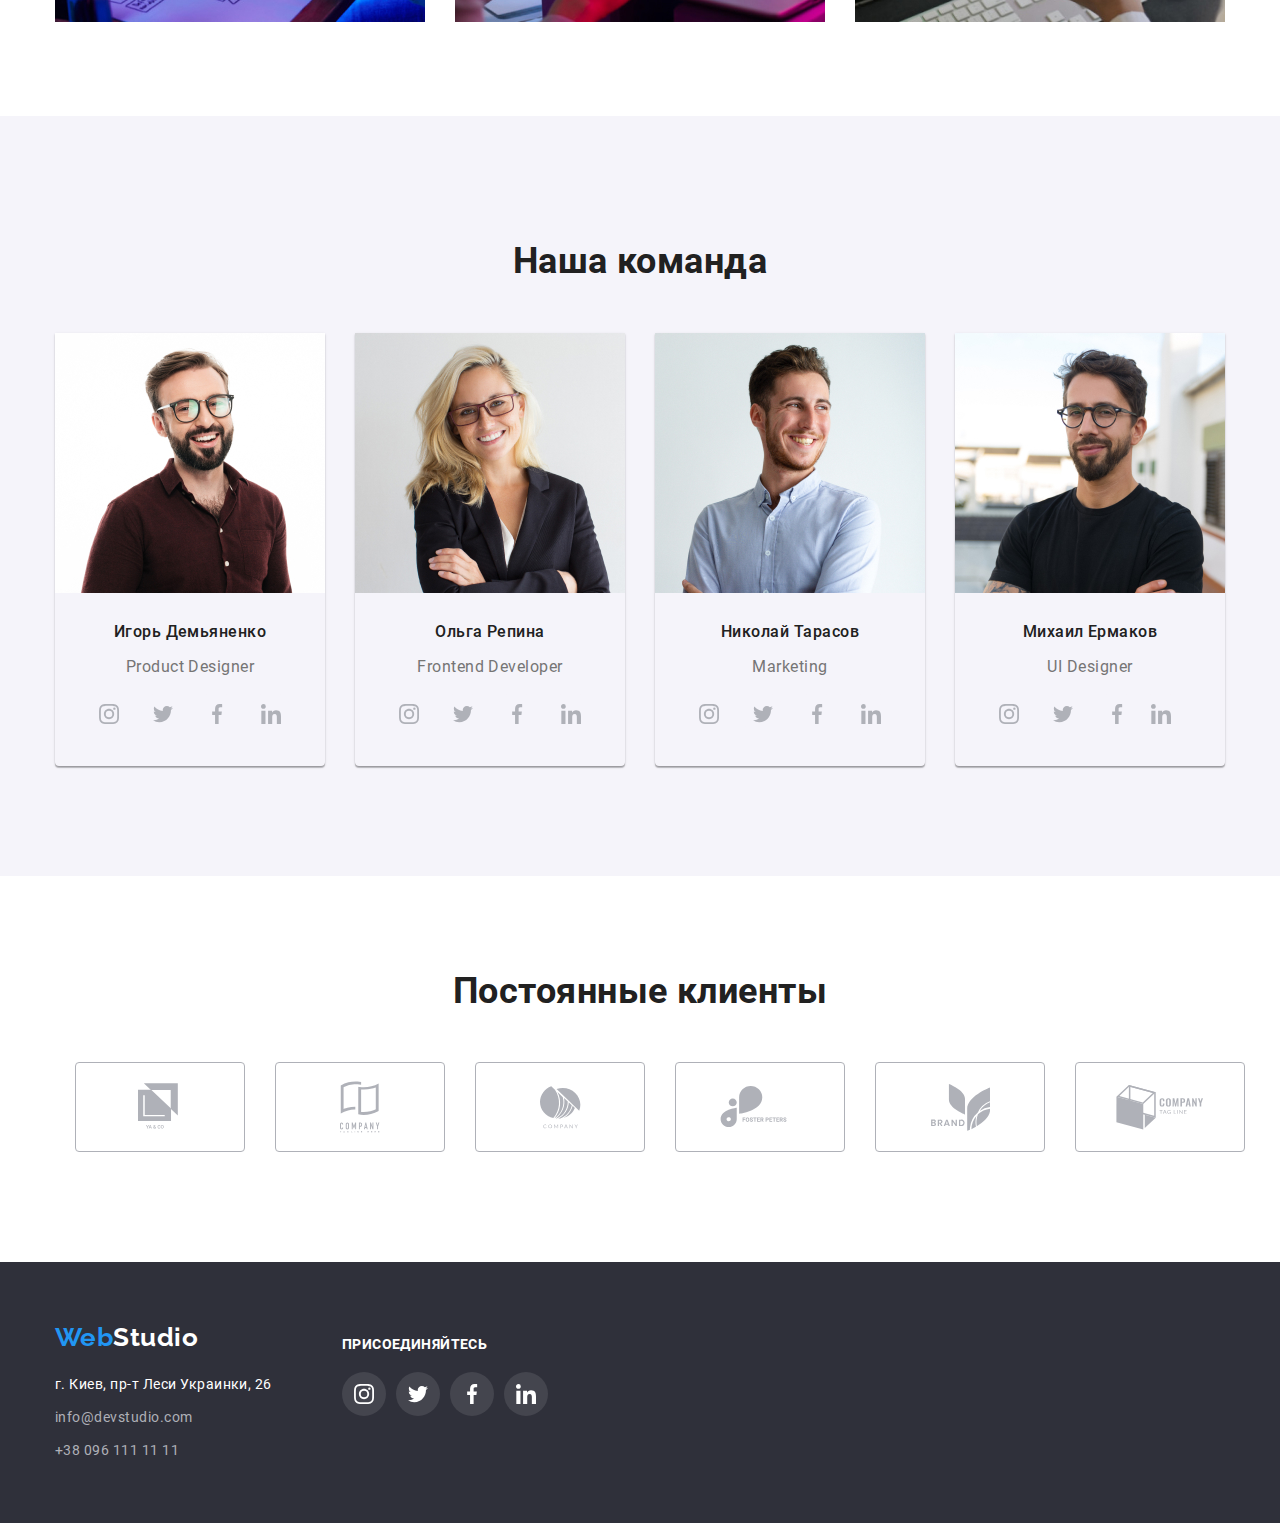
==== commit 1c579034: "Исправляет ошибки" ====
--- a/index.html
+++ b/index.html
@@ -52,7 +52,7 @@
 <section class="hero">
     <div class="container align-center">
     <h1 class="title">Эффективные решения для вашего бизнеса</h1>
-    <button class="button" type="button" data-modal-open>Заказать услугу
+    <button class="button" type="button">Заказать услугу
     </button>
     </div>
 </section>
@@ -296,13 +296,5 @@
     </div>
 </div>
 </footer>
-    <div class="backdrop is-hidden" data-modal>
-        <div class="modal">
-        <button class="modal-button" type="button" data-modal-close><svg width="18px" height="18px">
-            <use href="./images/sprite.svg#icon-close"></use>
-        </svg></button>
-        </div>
-    </div>
-    <script src="./js/modal.js"></script>
-    </body>
-    </html>+</body>
+</html>--- a/css/style.css
+++ b/css/style.css
@@ -186,8 +186,6 @@
 
 .link-icons {
     margin-right: 10px;
-    width: 16px;
-    height: 16px;
 }
 
 .hero {
@@ -604,8 +602,15 @@
     padding-bottom: 20px;
 }
 
+.content .link:hover,
+.content .link:focus {
+    box-shadow: 0px 1px 1px rgba(0, 0, 0, 0.12), 0px 4px 4px rgba(0, 0, 0, 0.06),
+    1px 4px 6px rgba(0, 0, 0, 0.16);
+}
+
 .content .title {
     margin-top: 20px;
+    margin-bottom: 0;
     padding-left: 24px;
     color: var(--black);
     font-family: Roboto;
@@ -617,6 +622,7 @@
 
 .content .type {
     margin-top: 4px;
+    margin-bottom: 0;
     padding-left: 24px;
     color: var(--main-text-cl);
     font-family: Roboto;
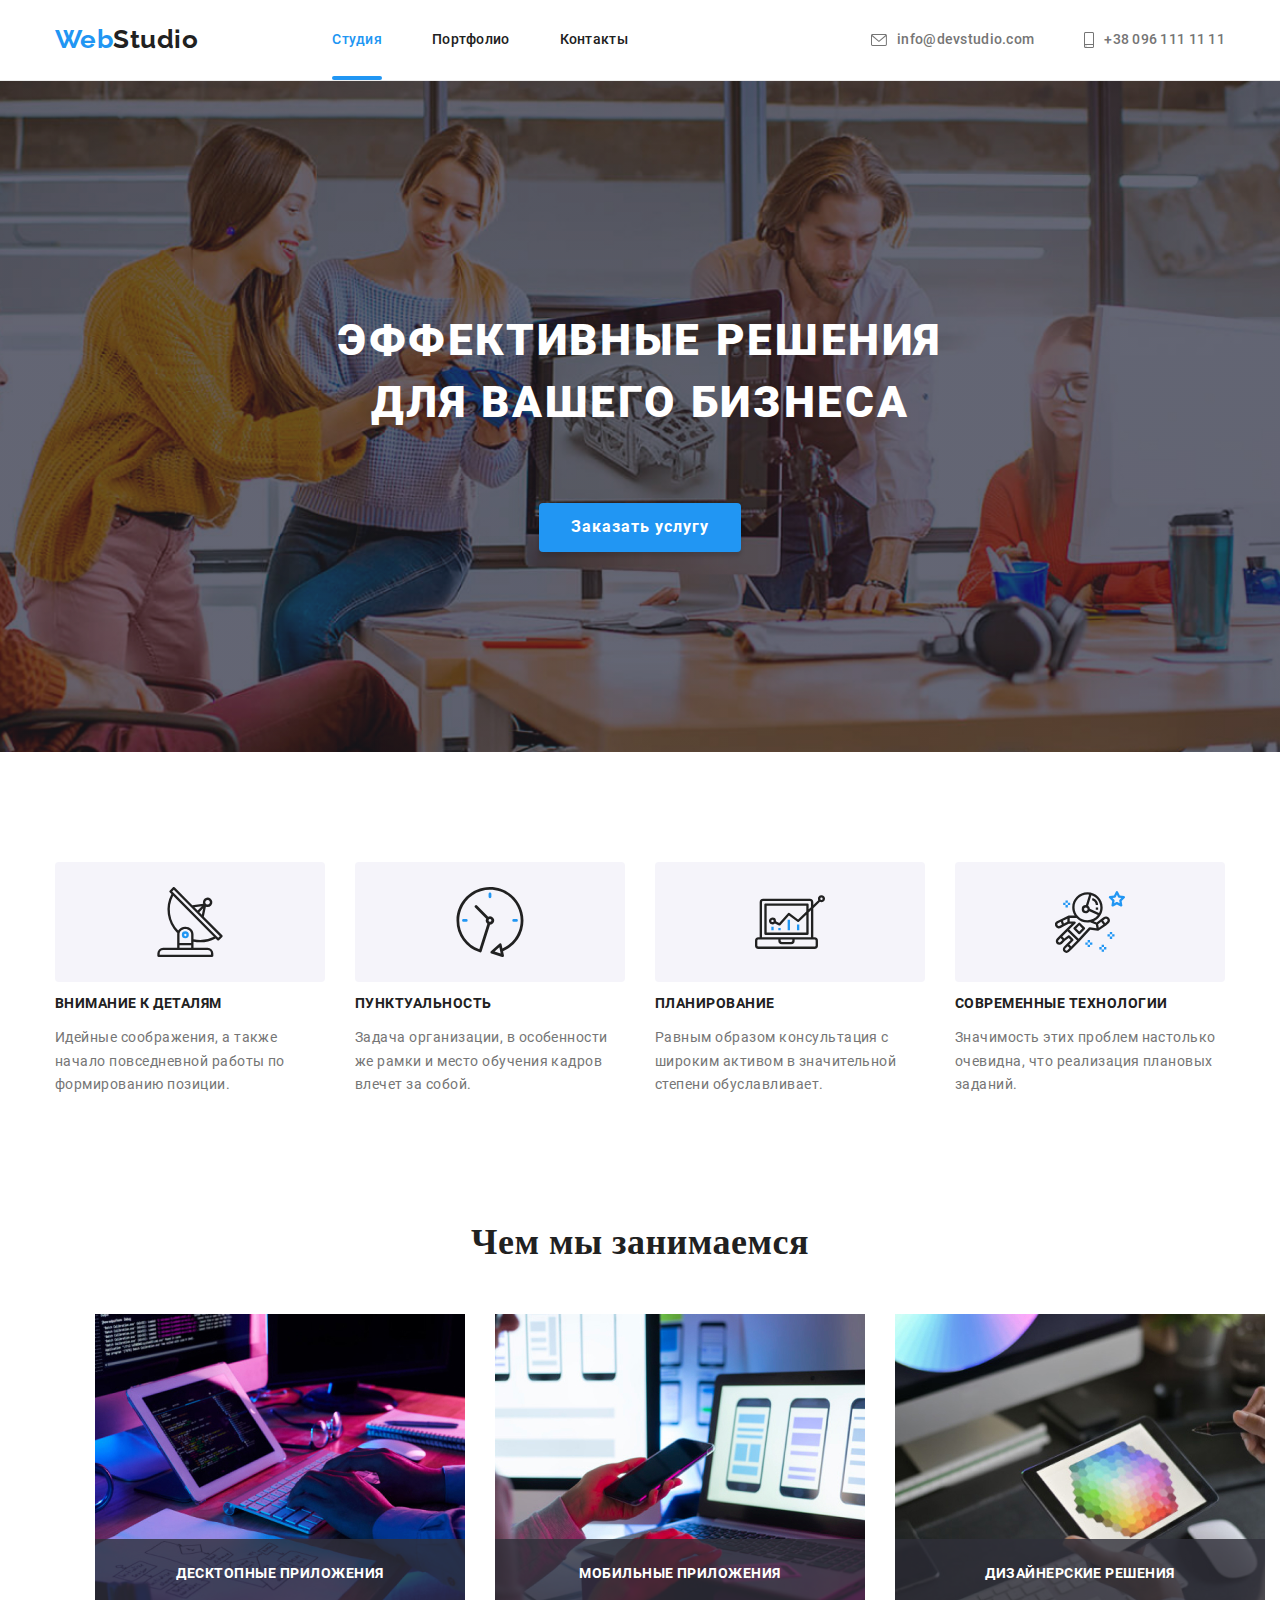
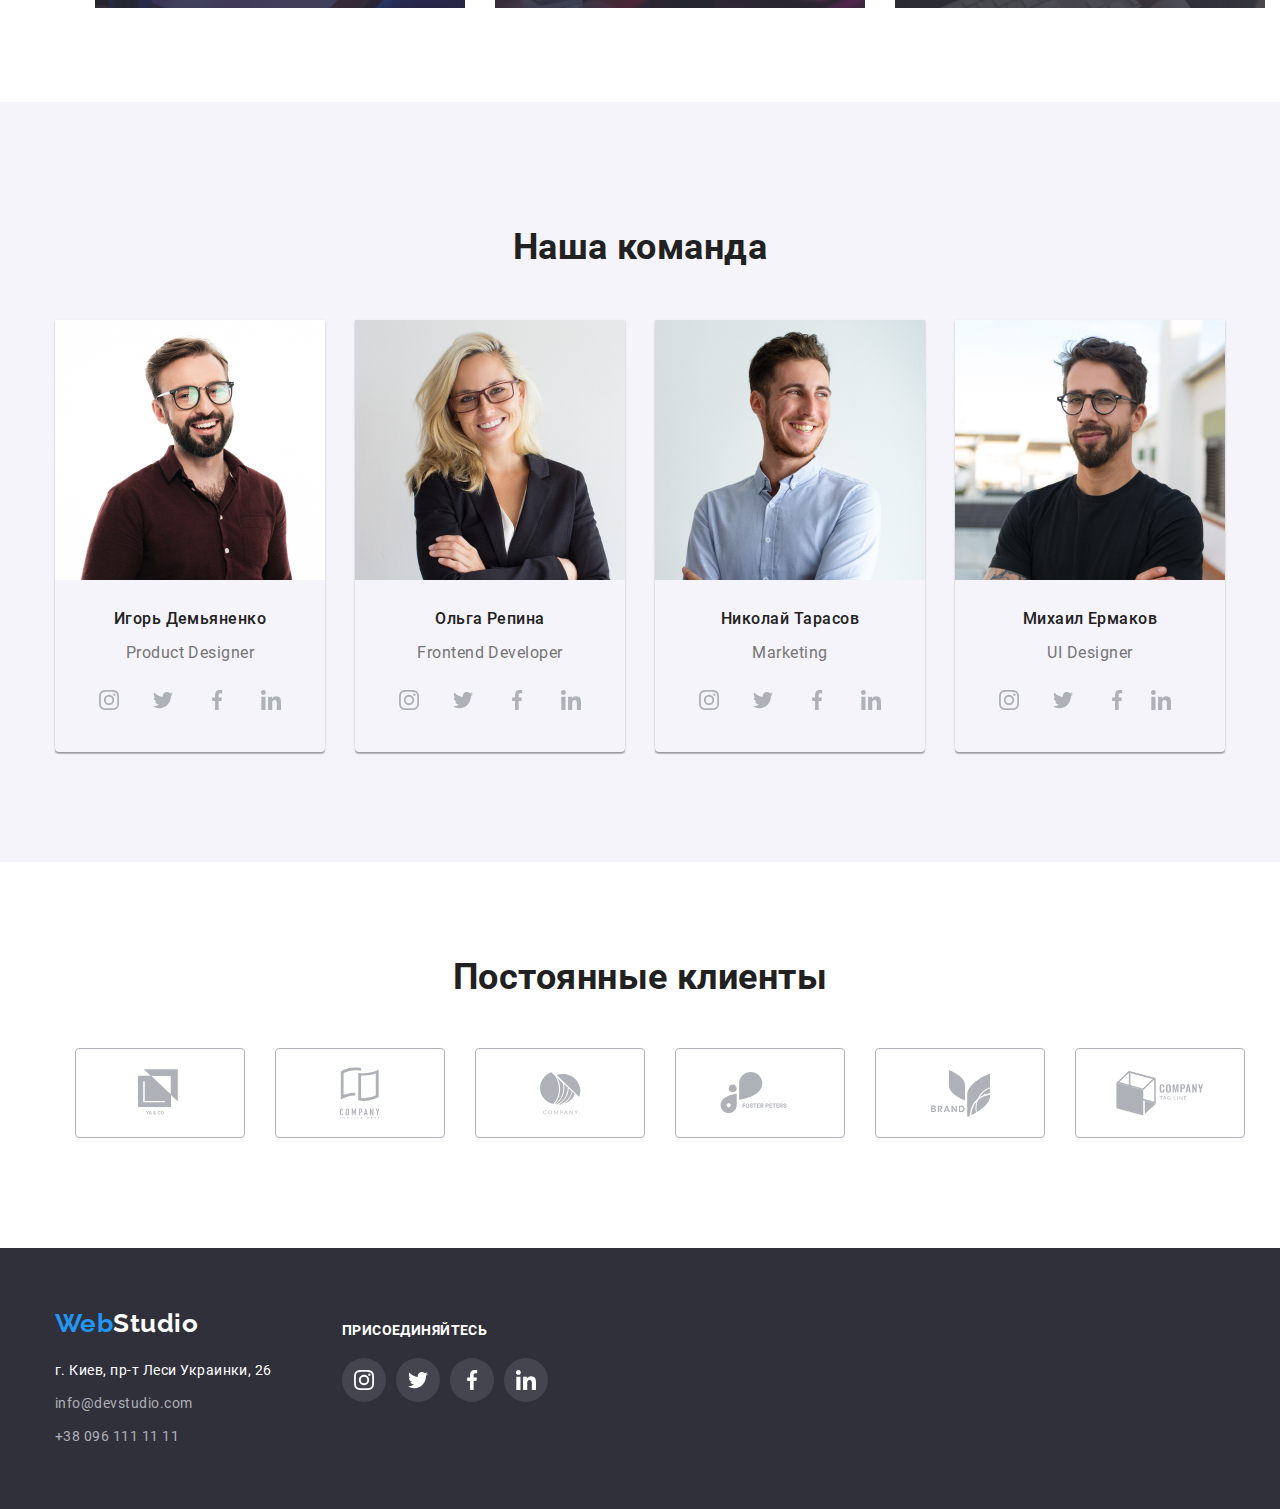
==== commit a43fa639: "Добавляет текст на изображение" ====
--- a/index.html
+++ b/index.html
@@ -92,23 +92,27 @@
     </div>
 </section>
 <section class="wedo">
-    <div class="container">
+<div class="container">
     <h2 class="title">Чем мы занимаемся</h2>
     <ul class="list-margin">
-    <li class="item-img"><img class="img-block" src="./img/img1.jpg" width="370" height="294" 
+    <li class="item-img">
+    <img class="img-block" src="./img/img1.jpg" width="370" height="294"
         alt="разработка программного обеспечения"/>
+    <p class="wedo-content">Десктопные приложения</p>
     </li>
     <li class="item-img">
-        <img class="img-block" src="./img/img2.jpg" width="370" height="294" 
-        alt="разработка мобильных приложений"/>
-    </li>
-    <li class="item-img"><img class="img-block" src="./img/img3.jpg" width="370" height="294"
-        alt="разработка дизайна веб страниц"/>
-    </li>
-    </ul>
-    </div>
-</section>
-
+    <img class="img-block"
+        src="./img/img2.jpg" width="370" height="294" alt="разработка мобильных приложений"/>
+    <p class="wedo-content">Мобильные приложения</p>
+    </li>
+    <li class="item-img">
+    <img class="img-block"
+        src="./img/img3.jpg" width="370" height="294" alt="разработка дизайна веб страниц"/>
+    <p class="wedo-content">Дизайнерские решения</p>
+    </li>
+</ul>
+</div>
+</section>
 <!-- Команда -->
 <section class="team margin">
     <div class="container team-padding">
--- a/css/style.css
+++ b/css/style.css
@@ -138,10 +138,25 @@
     line-height: 1.14;
     letter-spacing: 0.02em;
     text-decoration: none;
-}
+    transition-property: color;
+    transition-duration: 250ms;
+    transition-timing-function: cubic-bezier(0.4, 0, 0.2, 1);
+    }
 
 .header .link.current {
+    position: relative;
     color: var(--accent-cl);
+}
+.header .link.current::after {
+    content: '';
+    display: block;
+    position: absolute;
+    left: 0;
+    bottom: 0;
+    height: 4px;
+    width: 100%;
+    background-color: var(--accent-cl);
+    border-radius: 2px;
 }
 
 .header .link:hover,
@@ -311,7 +326,10 @@
 .wedo .list-margin {
     margin-top: 50px;
     display: flex;
-    padding-left: 0;
+}
+
+.list-margin .item-img {
+    position: relative;
 }
 
 .list-margin .item-img:not(:last-child) {
@@ -319,8 +337,9 @@
 }
 
 .wedo .title {
-    color: var(--black);
-    font-family: Roboto;
+    margin-top: 0;
+    margin-bottom: 0;
+    color: var(--primary-text-color);
     font-weight: 700;
     font-size: 36px;
     line-height: 1.2;
@@ -329,7 +348,24 @@
 
 .img-block {
     display: block;
-    justify-content: center;
+}
+
+.wedo .wedo-content {
+    position: absolute;
+    bottom: 0;
+    margin-top: 0;
+    margin-bottom: 0;
+    padding-top: 27px;
+    padding-bottom: 27px;
+    width: 100%;
+    font-weight: 700;
+    font-family: Roboto;
+    font-size: 14px;
+    line-height: 1.14;
+    text-align: center;
+    text-transform: uppercase;
+    background-color: rgba(47, 48, 58, 0.8);
+    color: #ffffff;
 }
 
 .container.team-padding {
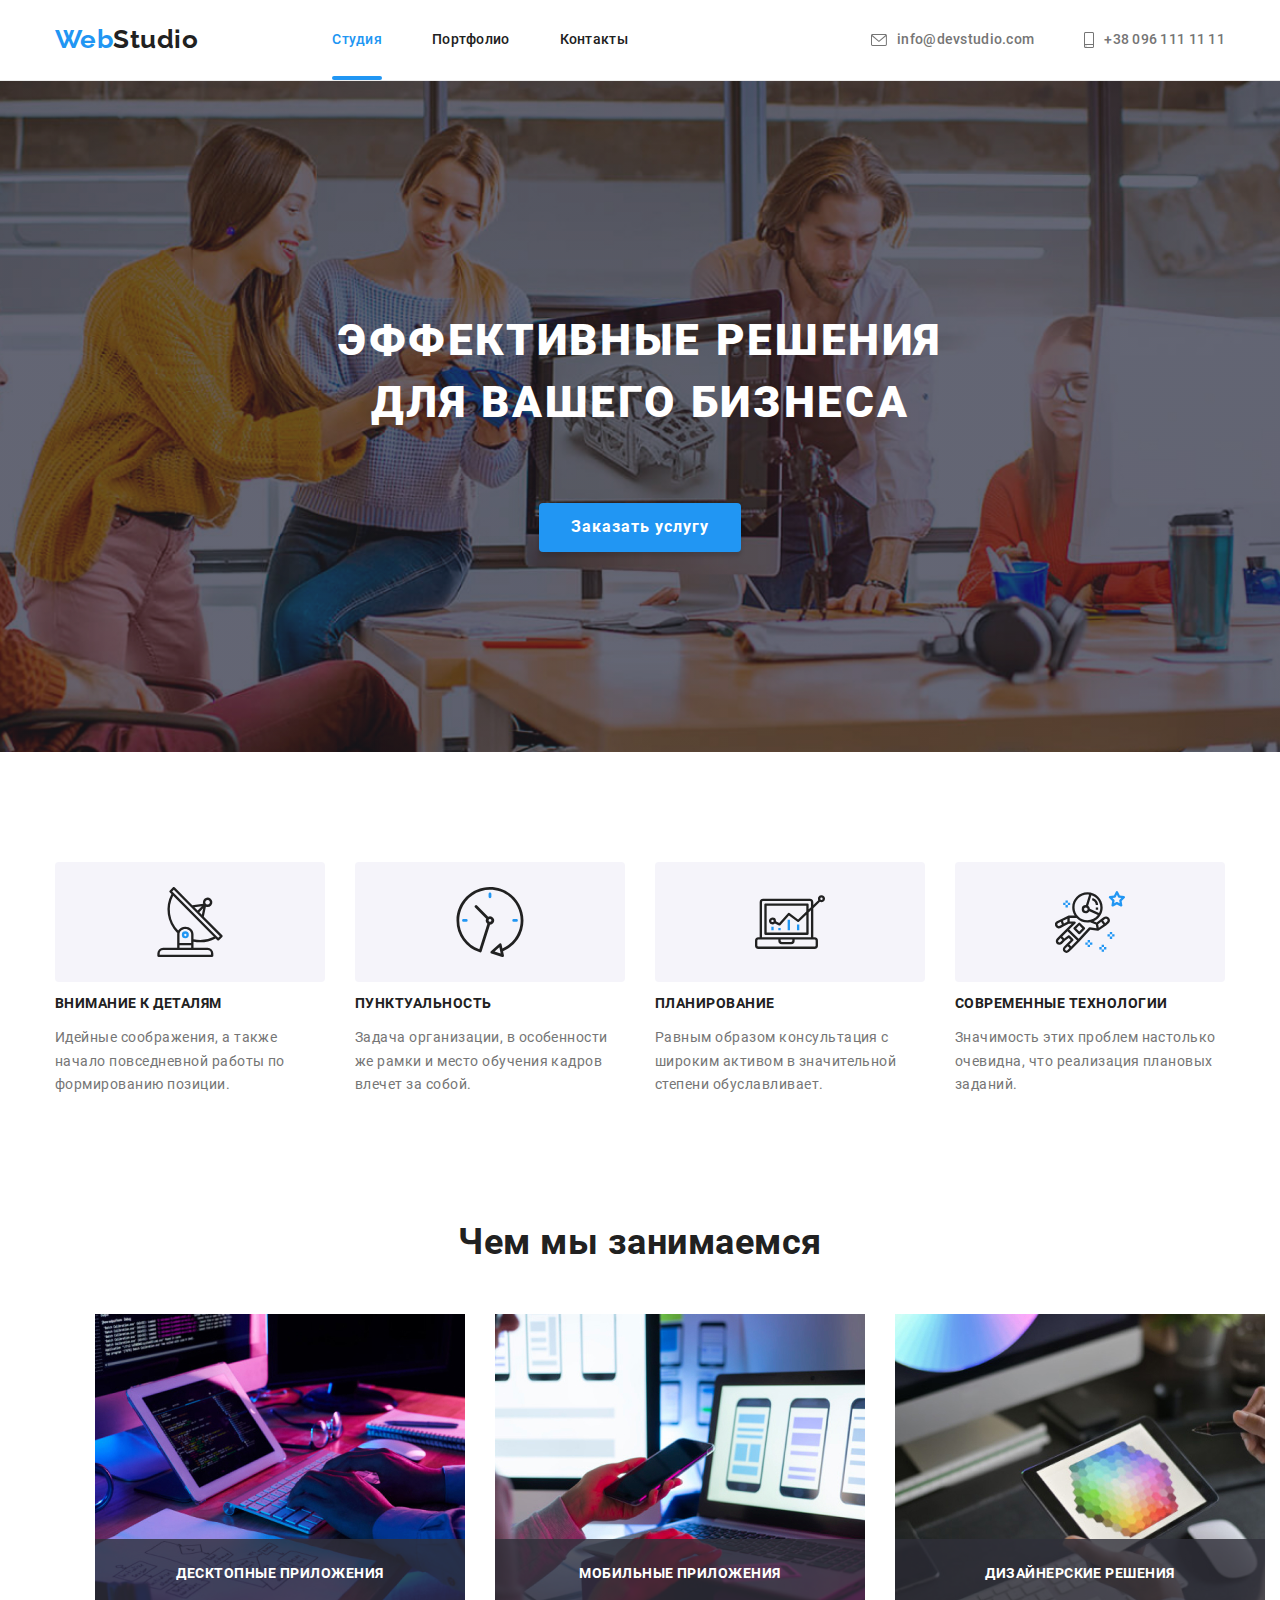
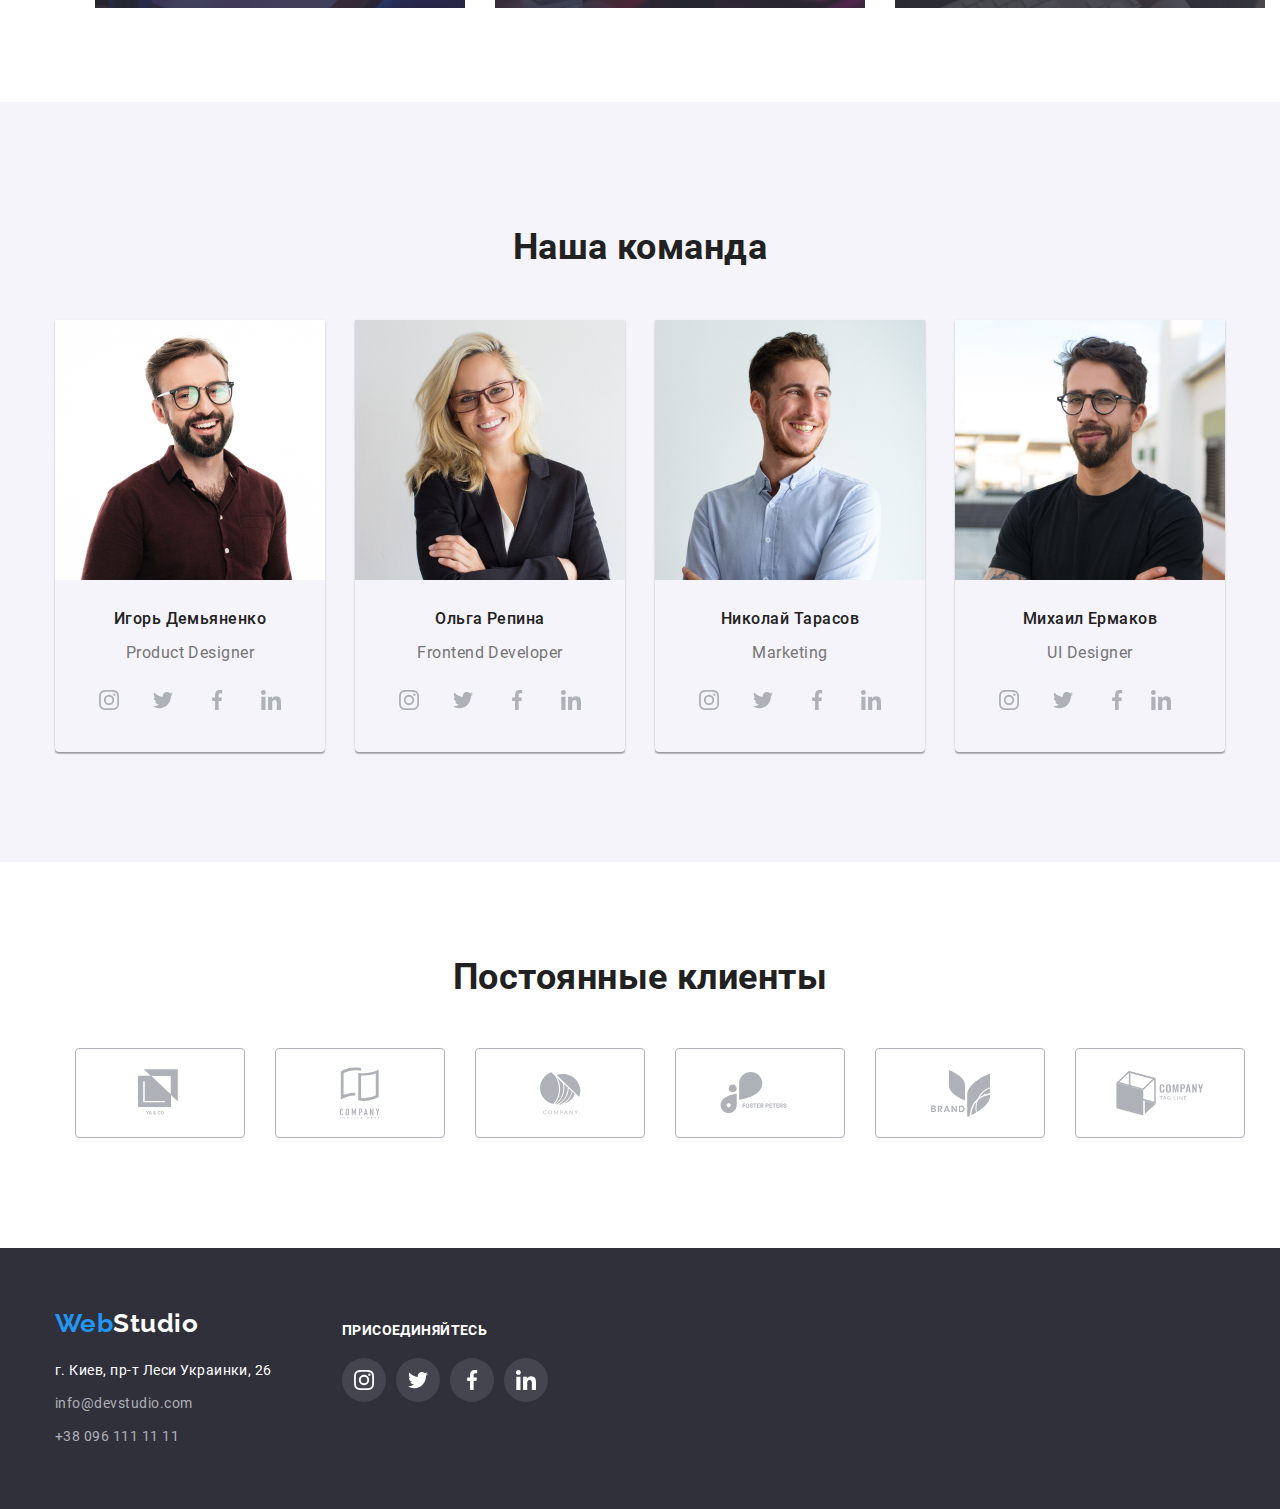
==== commit 44ee69a3: "Добавляет иконку закрытия модального окна" ====
--- a/index.html
+++ b/index.html
@@ -52,7 +52,7 @@
 <section class="hero">
     <div class="container align-center">
     <h1 class="title">Эффективные решения для вашего бизнеса</h1>
-    <button class="button" type="button">Заказать услугу
+    <button class="button" type="button" data-modal-open>Заказать услугу
     </button>
     </div>
 </section>
@@ -300,5 +300,13 @@
     </div>
 </div>
 </footer>
+<div class="backdrop is-hidden" data-modal>
+    <div class="modal">
+    <button class="modal-button" type="button" data-modal-close><svg width="11px" height="11px">
+        <use href="./img/sprite.svg#icon-close"></use>
+    </svg></button>
+    </div>
+</div>
+<script src="./js/modal.js"></script>
 </body>
 </html>--- a/css/style.css
+++ b/css/style.css
@@ -339,8 +339,9 @@
 .wedo .title {
     margin-top: 0;
     margin-bottom: 0;
-    color: var(--primary-text-color);
-    font-weight: 700;
+    color: var(--black);
+    font-weight: 700;
+    font-family: Roboto;
     font-size: 36px;
     line-height: 1.2;
     text-align: center;
@@ -365,7 +366,7 @@
     text-align: center;
     text-transform: uppercase;
     background-color: rgba(47, 48, 58, 0.8);
-    color: #ffffff;
+    color: var(--white);
 }
 
 .container.team-padding {
@@ -575,6 +576,36 @@
     background-color: var(--accent-cl);
 }
 
+.modal {
+    position: absolute;
+    top: 50%;
+    left: 50%;
+    width: 528px;
+    height: 581px;
+    background: #ffffff;
+    box-shadow: 0px 1px 3px rgba(0, 0, 0, 0.12), 0px 1px 1px rgba(0, 0, 0, 0.14),
+    0px 2px 1px rgba(0, 0, 0, 0.2);
+    border-radius: 4px;
+    transform: translate(-50%, -50%) scale(1);
+    transition: transform 250ms cubic-bezier(0.4, 0, 0.2, 1);
+}
+
+.backdrop.is-hidden .modal {
+    transform: translate(-50%, -50%) scale(0);
+}
+
+.modal .modal-button {
+    position: absolute;
+    right: 8px;
+    top: 8px;
+    padding: 5px;
+    width: 30px;
+    height: 30px;
+    background-color: #fff;
+    border: 1px solid rgba(0, 0, 0, 0.1);
+    border-radius: 50%;
+}
+
 /* --Портфолио-- */
 .portfolio .filter {
     display: flex;
